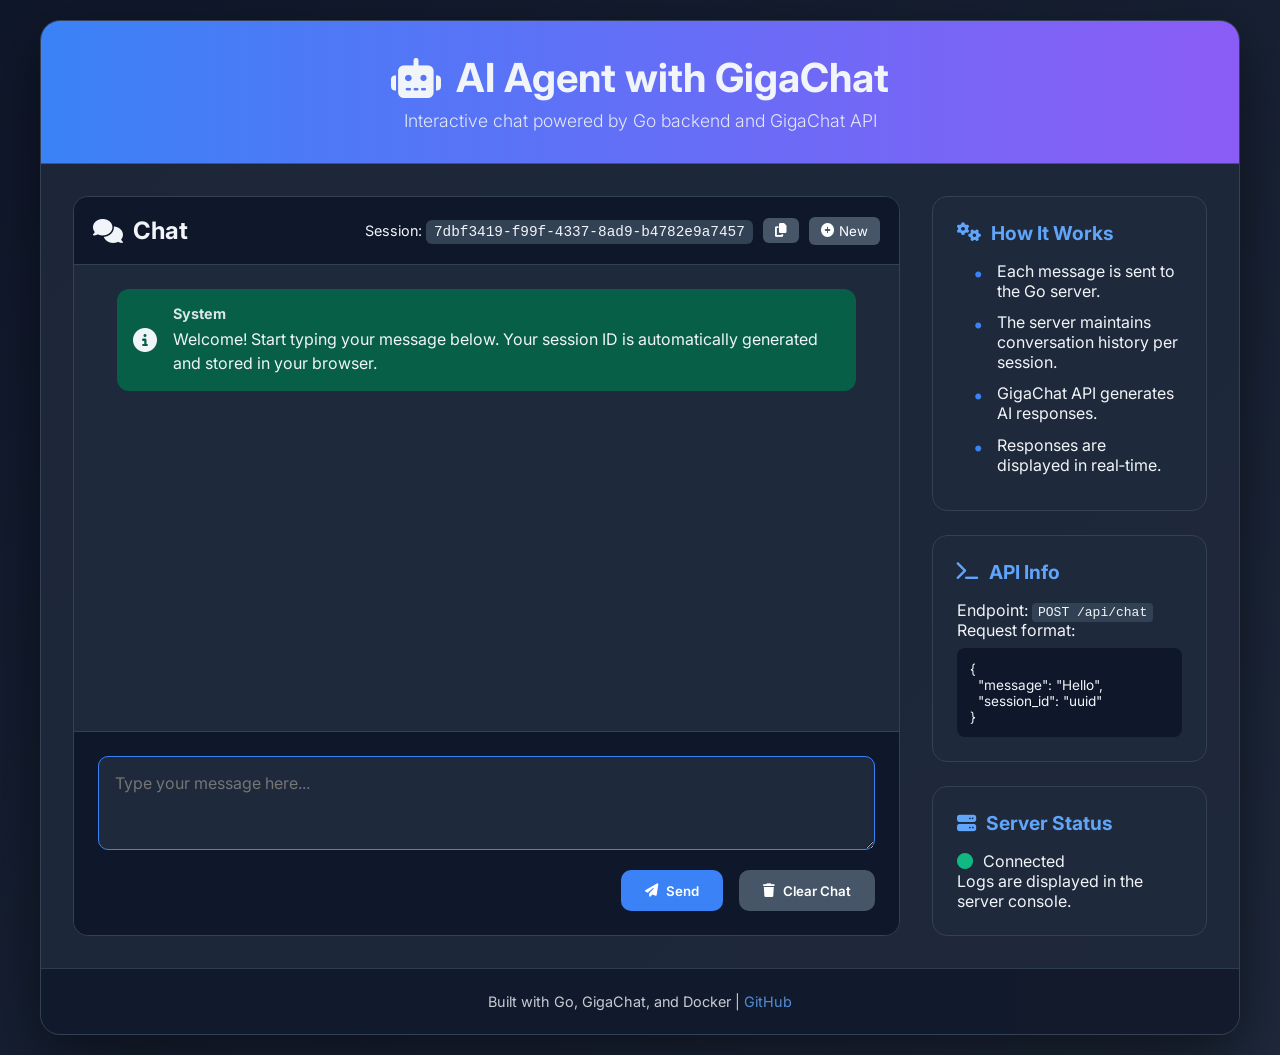
==== static/index.html @ 6ff6b1f2 "first version" ====
<!DOCTYPE html>
<html lang="en">
<head>
    <meta charset="UTF-8">
    <meta name="viewport" content="width=device-width, initial-scale=1.0">
    <title>AI Agent with GigaChat</title>
    <link rel="stylesheet" href="style.css">
    <link rel="stylesheet" href="https://cdnjs.cloudflare.com/ajax/libs/font-awesome/6.4.0/css/all.min.css">
    <link href="https://fonts.googleapis.com/css2?family=Inter:wght@300;400;500;600;700&display=swap" rel="stylesheet">
</head>
<body>
    <div class="container">
        <header>
            <h1><i class="fas fa-robot"></i> AI Agent with GigaChat</h1>
            <p class="subtitle">Interactive chat powered by Go backend and GigaChat API</p>
        </header>

        <main>
            <div class="chat-container">
                <div class="chat-header">
                    <h2><i class="fas fa-comments"></i> Chat</h2>
                    <div class="session-info">
                        <span id="session-id">Session: <code>generating...</code></span>
                        <button id="copy-session" title="Copy session ID"><i class="fas fa-copy"></i></button>
                        <button id="new-session" title="Start new session"><i class="fas fa-plus-circle"></i> New</button>
                    </div>
                </div>
                <div class="chat-messages" id="chat-messages">
                    <div class="message system">
                        <div class="avatar"><i class="fas fa-info-circle"></i></div>
                        <div class="content">
                            <strong>System</strong>
                            <p>Welcome! Start typing your message below. Your session ID is automatically generated and stored in your browser.</p>
                        </div>
                    </div>
                </div>
                <div class="chat-input">
                    <textarea id="message-input" placeholder="Type your message here..." rows="3"></textarea>
                    <div class="input-actions">
                        <button id="send-button" class="primary">
                            <i class="fas fa-paper-plane"></i> Send
                        </button>
                        <button id="clear-button" class="secondary">
                            <i class="fas fa-trash"></i> Clear Chat
                        </button>
                    </div>
                </div>
            </div>

            <div class="sidebar">
                <div class="card">
                    <h3><i class="fas fa-cogs"></i> How It Works</h3>
                    <ul>
                        <li>Each message is sent to the Go server.</li>
                        <li>The server maintains conversation history per session.</li>
                        <li>GigaChat API generates AI responses.</li>
                        <li>Responses are displayed in real‑time.</li>
                    </ul>
                </div>
                <div class="card">
                    <h3><i class="fas fa-terminal"></i> API Info</h3>
                    <p>Endpoint: <code>POST /api/chat</code></p>
                    <p>Request format:</p>
                    <pre>{
  "message": "Hello",
  "session_id": "uuid"
}</pre>
                </div>
                <div class="card">
                    <h3><i class="fas fa-server"></i> Server Status</h3>
                    <p id="server-status"><i class="fas fa-circle status-ok"></i> Connected</p>
                    <p>Logs are displayed in the server console.</p>
                </div>
            </div>
        </main>

        <footer>
            <p>Built with Go, GigaChat, and Docker | <a href="https://github.com/example" target="_blank">GitHub</a></p>
        </footer>
    </div>

    <script src="script.js"></script>
</body>
</html>
---- static/style.css ----
/* Reset & Base */
* {
    margin: 0;
    padding: 0;
    box-sizing: border-box;
    font-family: 'Inter', sans-serif;
}

body {
    background: linear-gradient(135deg, #0f172a, #1e293b);
    color: #f1f5f9;
    min-height: 100vh;
    display: flex;
    justify-content: center;
    align-items: center;
    padding: 20px;
}

.container {
    max-width: 1200px;
    width: 100%;
    background: rgba(30, 41, 59, 0.9);
    border-radius: 20px;
    box-shadow: 0 20px 60px rgba(0, 0, 0, 0.5);
    overflow: hidden;
    border: 1px solid #334155;
}

/* Header */
header {
    background: linear-gradient(90deg, #3b82f6, #8b5cf6);
    padding: 2rem;
    text-align: center;
    border-bottom: 1px solid #475569;
}

header h1 {
    font-size: 2.5rem;
    font-weight: 700;
    margin-bottom: 0.5rem;
    display: flex;
    align-items: center;
    justify-content: center;
    gap: 15px;
}

header .subtitle {
    font-size: 1.1rem;
    opacity: 0.9;
    font-weight: 300;
}

/* Main layout */
main {
    display: flex;
    flex-wrap: wrap;
    padding: 2rem;
    gap: 2rem;
}

.chat-container {
    flex: 3;
    min-width: 300px;
    background: #1e293b;
    border-radius: 15px;
    border: 1px solid #334155;
    overflow: hidden;
    display: flex;
    flex-direction: column;
}

.sidebar {
    flex: 1;
    min-width: 250px;
    display: flex;
    flex-direction: column;
    gap: 1.5rem;
}

/* Chat header */
.chat-header {
    background: #0f172a;
    padding: 1.2rem;
    display: flex;
    justify-content: space-between;
    align-items: center;
    border-bottom: 1px solid #334155;
}

.chat-header h2 {
    font-size: 1.5rem;
    display: flex;
    align-items: center;
    gap: 10px;
}

.session-info {
    display: flex;
    align-items: center;
    gap: 10px;
    font-size: 0.9rem;
}

#session-id code {
    background: #334155;
    padding: 4px 8px;
    border-radius: 6px;
    font-family: monospace;
}

.session-info button {
    background: #475569;
    border: none;
    color: white;
    padding: 6px 12px;
    border-radius: 6px;
    cursor: pointer;
    display: flex;
    align-items: center;
    gap: 5px;
    transition: background 0.2s;
}

.session-info button:hover {
    background: #3b82f6;
}

/* Chat messages */
.chat-messages {
    flex: 1;
    padding: 1.5rem;
    overflow-y: auto;
    max-height: 500px;
    display: flex;
    flex-direction: column;
    gap: 1rem;
}

.message {
    display: flex;
    gap: 1rem;
    padding: 1rem;
    border-radius: 12px;
    max-width: 85%;
}

.message.user {
    background: #1e40af;
    align-self: flex-end;
    border-bottom-right-radius: 4px;
}

.message.assistant {
    background: #374151;
    align-self: flex-start;
    border-bottom-left-radius: 4px;
}

.message.system {
    background: #065f46;
    align-self: center;
    max-width: 95%;
}

.message .avatar {
    font-size: 1.5rem;
    display: flex;
    align-items: center;
}

.message .content {
    flex: 1;
}

.message .content strong {
    display: block;
    margin-bottom: 5px;
    font-size: 0.9rem;
    opacity: 0.9;
}

.message .content p {
    line-height: 1.5;
}

/* Chat input */
.chat-input {
    padding: 1.5rem;
    border-top: 1px solid #334155;
    background: #0f172a;
}

.chat-input textarea {
    width: 100%;
    background: #1e293b;
    border: 1px solid #475569;
    border-radius: 10px;
    color: white;
    padding: 1rem;
    font-size: 1rem;
    resize: vertical;
    margin-bottom: 1rem;
}

.chat-input textarea:focus {
    outline: none;
    border-color: #3b82f6;
}

.input-actions {
    display: flex;
    gap: 1rem;
    justify-content: flex-end;
}

.input-actions button {
    padding: 0.8rem 1.5rem;
    border-radius: 10px;
    border: none;
    font-weight: 600;
    cursor: pointer;
    display: flex;
    align-items: center;
    gap: 8px;
    transition: all 0.2s;
}

.input-actions button.primary {
    background: #3b82f6;
    color: white;
}

.input-actions button.primary:hover {
    background: #2563eb;
}

.input-actions button.secondary {
    background: #475569;
    color: white;
}

.input-actions button.secondary:hover {
    background: #64748b;
}

/* Sidebar cards */
.card {
    background: #1e293b;
    border-radius: 15px;
    padding: 1.5rem;
    border: 1px solid #334155;
}

.card h3 {
    font-size: 1.2rem;
    margin-bottom: 1rem;
    display: flex;
    align-items: center;
    gap: 10px;
    color: #60a5fa;
}

.card ul {
    list-style: none;
    padding-left: 1rem;
}

.card li {
    margin-bottom: 0.7rem;
    position: relative;
    padding-left: 1.5rem;
}

.card li:before {
    content: "•";
    color: #3b82f6;
    position: absolute;
    left: 0;
    font-size: 1.2rem;
}

.card pre {
    background: #0f172a;
    padding: 0.8rem;
    border-radius: 8px;
    overflow-x: auto;
    font-size: 0.85rem;
    margin-top: 0.5rem;
}

.card code {
    background: #334155;
    padding: 2px 6px;
    border-radius: 4px;
    font-family: monospace;
}

#server-status {
    display: flex;
    align-items: center;
    gap: 10px;
}

.status-ok {
    color: #10b981;
}

.status-error {
    color: #ef4444;
}

/* Footer */
footer {
    text-align: center;
    padding: 1.5rem;
    border-top: 1px solid #334155;
    background: #0f172a;
    font-size: 0.9rem;
    opacity: 0.8;
}

footer a {
    color: #60a5fa;
    text-decoration: none;
}

footer a:hover {
    text-decoration: underline;
}

/* Responsive */
@media (max-width: 900px) {
    main {
        flex-direction: column;
    }
    .chat-container, .sidebar {
        width: 100%;
    }
    header h1 {
        font-size: 2rem;
    }
}
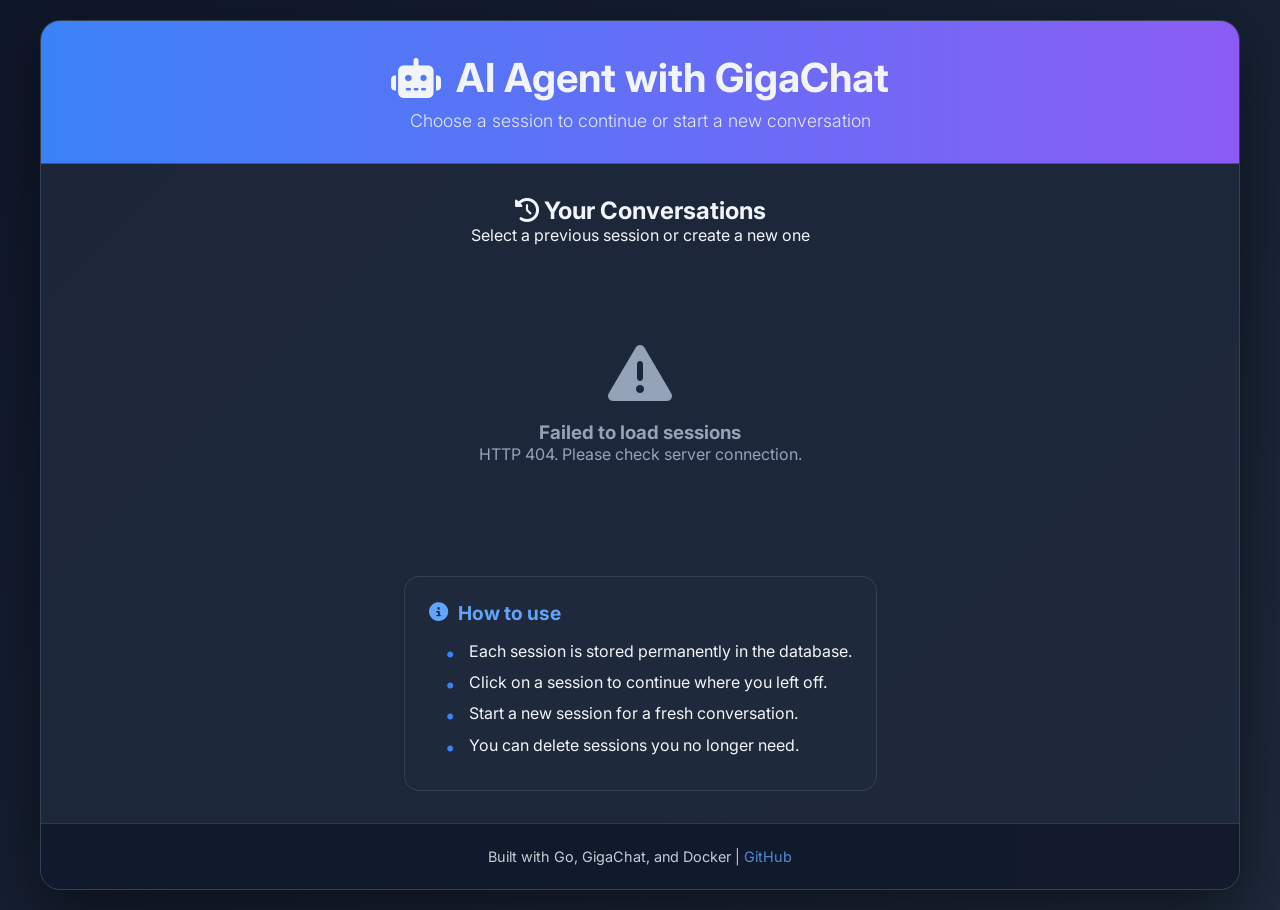
==== commit cd64332d: "store conversations" ====
--- a/static/index.html
+++ b/static/index.html
@@ -3,73 +3,207 @@
 <head>
     <meta charset="UTF-8">
     <meta name="viewport" content="width=device-width, initial-scale=1.0">
-    <title>AI Agent with GigaChat</title>
+    <title>AI Agent with GigaChat - Sessions</title>
     <link rel="stylesheet" href="style.css">
     <link rel="stylesheet" href="https://cdnjs.cloudflare.com/ajax/libs/font-awesome/6.4.0/css/all.min.css">
     <link href="https://fonts.googleapis.com/css2?family=Inter:wght@300;400;500;600;700&display=swap" rel="stylesheet">
+    <style>
+        .sessions-container {
+            display: flex;
+            flex-direction: column;
+            gap: 2rem;
+            max-width: 1000px;
+            margin: 0 auto;
+        }
+        .sessions-header {
+            text-align: center;
+            margin-bottom: 1rem;
+        }
+        .sessions-list {
+            display: grid;
+            grid-template-columns: repeat(auto-fill, minmax(300px, 1fr));
+            gap: 1.5rem;
+        }
+        .session-card {
+            background: #1e293b;
+            border: 1px solid #334155;
+            border-radius: 12px;
+            padding: 1.5rem;
+            transition: transform 0.2s, border-color 0.2s;
+            cursor: pointer;
+            display: flex;
+            flex-direction: column;
+            gap: 0.8rem;
+        }
+        .session-card:hover {
+            transform: translateY(-4px);
+            border-color: #3b82f6;
+        }
+        .session-id {
+            font-family: monospace;
+            background: #0f172a;
+            padding: 6px 10px;
+            border-radius: 6px;
+            font-size: 0.9rem;
+            word-break: break-all;
+        }
+        .session-meta {
+            display: flex;
+            justify-content: space-between;
+            font-size: 0.85rem;
+            color: #94a3b8;
+        }
+        .session-preview {
+            font-size: 0.95rem;
+            color: #cbd5e1;
+            line-height: 1.4;
+            overflow: hidden;
+            text-overflow: ellipsis;
+            display: -webkit-box;
+            -webkit-line-clamp: 2;
+            -webkit-box-orient: vertical;
+        }
+        .session-actions {
+            display: flex;
+            gap: 0.5rem;
+            margin-top: auto;
+        }
+        .session-actions button {
+            flex: 1;
+            padding: 0.6rem;
+            border-radius: 8px;
+            border: none;
+            font-weight: 500;
+            cursor: pointer;
+            display: flex;
+            align-items: center;
+            justify-content: center;
+            gap: 6px;
+            transition: background 0.2s;
+        }
+        .btn-continue {
+            background: #3b82f6;
+            color: white;
+        }
+        .btn-continue:hover {
+            background: #2563eb;
+        }
+        .btn-delete {
+            background: #475569;
+            color: white;
+        }
+        .btn-delete:hover {
+            background: #64748b;
+        }
+        .new-session-card {
+            background: linear-gradient(135deg, #0f172a, #1e293b);
+            border: 2px dashed #475569;
+            display: flex;
+            flex-direction: column;
+            align-items: center;
+            justify-content: center;
+            text-align: center;
+            min-height: 200px;
+            color: #94a3b8;
+            transition: all 0.3s ease;
+            cursor: pointer;
+            position: relative;
+            overflow: hidden;
+            z-index: 1;
+        }
+        .new-session-card::before {
+            content: '';
+            position: absolute;
+            top: 0;
+            left: 0;
+            width: 100%;
+            height: 100%;
+            background: linear-gradient(45deg, rgba(59, 130, 246, 0.1), transparent);
+            opacity: 0;
+            transition: opacity 0.3s;
+            pointer-events: none; /* Ensure clicks pass through */
+        }
+        .new-session-card:hover {
+            border-color: #3b82f6;
+            color: #60a5fa;
+            transform: translateY(-5px);
+            box-shadow: 0 10px 25px rgba(59, 130, 246, 0.3);
+        }
+        .new-session-card:hover::before {
+            opacity: 1;
+        }
+        .new-session-icon {
+            font-size: 3.5rem;
+            margin-bottom: 1rem;
+            color: #3b82f6;
+            animation: pulse 2s infinite;
+        }
+        @keyframes pulse {
+            0% { transform: scale(1); }
+            50% { transform: scale(1.05); }
+            100% { transform: scale(1); }
+        }
+        .new-session-title {
+            font-size: 1.6rem;
+            font-weight: 700;
+            margin-bottom: 0.5rem;
+            background: linear-gradient(90deg, #60a5fa, #8b5cf6);
+            -webkit-background-clip: text;
+            -webkit-text-fill-color: transparent;
+        }
+        .new-session-desc {
+            font-size: 0.95rem;
+            max-width: 80%;
+            opacity: 0.9;
+        }
+        .empty-state {
+            grid-column: 1 / -1;
+            text-align: center;
+            padding: 3rem;
+            color: #94a3b8;
+        }
+        .empty-state i {
+            font-size: 4rem;
+            margin-bottom: 1rem;
+        }
+        @media (max-width: 768px) {
+            .sessions-list {
+                grid-template-columns: 1fr;
+            }
+        }
+    </style>
 </head>
 <body>
     <div class="container">
         <header>
             <h1><i class="fas fa-robot"></i> AI Agent with GigaChat</h1>
-            <p class="subtitle">Interactive chat powered by Go backend and GigaChat API</p>
+            <p class="subtitle">Choose a session to continue or start a new conversation</p>
         </header>
 
         <main>
-            <div class="chat-container">
-                <div class="chat-header">
-                    <h2><i class="fas fa-comments"></i> Chat</h2>
-                    <div class="session-info">
-                        <span id="session-id">Session: <code>generating...</code></span>
-                        <button id="copy-session" title="Copy session ID"><i class="fas fa-copy"></i></button>
-                        <button id="new-session" title="Start new session"><i class="fas fa-plus-circle"></i> New</button>
-                    </div>
-                </div>
-                <div class="chat-messages" id="chat-messages">
-                    <div class="message system">
-                        <div class="avatar"><i class="fas fa-info-circle"></i></div>
-                        <div class="content">
-                            <strong>System</strong>
-                            <p>Welcome! Start typing your message below. Your session ID is automatically generated and stored in your browser.</p>
-                        </div>
-                    </div>
-                </div>
-                <div class="chat-input">
-                    <textarea id="message-input" placeholder="Type your message here..." rows="3"></textarea>
-                    <div class="input-actions">
-                        <button id="send-button" class="primary">
-                            <i class="fas fa-paper-plane"></i> Send
-                        </button>
-                        <button id="clear-button" class="secondary">
-                            <i class="fas fa-trash"></i> Clear Chat
-                        </button>
-                    </div>
-                </div>
-            </div>
-
-            <div class="sidebar">
-                <div class="card">
-                    <h3><i class="fas fa-cogs"></i> How It Works</h3>
+            <div class="sessions-container">
+                <div class="sessions-header">
+                    <h2><i class="fas fa-history"></i> Your Conversations</h2>
+                    <p>Select a previous session or create a new one</p>
+                </div>
+
+                <div class="sessions-list" id="sessions-list">
+                    <!-- Sessions will be populated by JavaScript -->
+                    <div class="empty-state">
+                        <i class="fas fa-comment-slash"></i>
+                        <h3>No conversations yet</h3>
+                        <p>Start your first chat with the AI assistant.</p>
+                    </div>
+                </div>
+
+                <div class="card" style="margin-top: 2rem;">
+                    <h3><i class="fas fa-info-circle"></i> How to use</h3>
                     <ul>
-                        <li>Each message is sent to the Go server.</li>
-                        <li>The server maintains conversation history per session.</li>
-                        <li>GigaChat API generates AI responses.</li>
-                        <li>Responses are displayed in real‑time.</li>
+                        <li>Each session is stored permanently in the database.</li>
+                        <li>Click on a session to continue where you left off.</li>
+                        <li>Start a new session for a fresh conversation.</li>
+                        <li>You can delete sessions you no longer need.</li>
                     </ul>
-                </div>
-                <div class="card">
-                    <h3><i class="fas fa-terminal"></i> API Info</h3>
-                    <p>Endpoint: <code>POST /api/chat</code></p>
-                    <p>Request format:</p>
-                    <pre>{
-  "message": "Hello",
-  "session_id": "uuid"
-}</pre>
-                </div>
-                <div class="card">
-                    <h3><i class="fas fa-server"></i> Server Status</h3>
-                    <p id="server-status"><i class="fas fa-circle status-ok"></i> Connected</p>
-                    <p>Logs are displayed in the server console.</p>
                 </div>
             </div>
         </main>
@@ -79,6 +213,109 @@
         </footer>
     </div>
 
-    <script src="script.js"></script>
+    <script>
+        // Fetch sessions from API
+        async function loadSessions() {
+            try {
+                const response = await fetch('/api/sessions');
+                if (!response.ok) {
+                    throw new Error(`HTTP ${response.status}`);
+                }
+                const sessions = await response.json();
+                renderSessions(sessions);
+            } catch (error) {
+                console.error('Failed to load sessions:', error);
+                document.getElementById('sessions-list').innerHTML = `
+                    <div class="empty-state">
+                        <i class="fas fa-exclamation-triangle"></i>
+                        <h3>Failed to load sessions</h3>
+                        <p>${error.message}. Please check server connection.</p>
+                    </div>
+                `;
+            }
+        }
+
+        function renderSessions(sessions) {
+            const container = document.getElementById('sessions-list');
+            if (!sessions || sessions.length === 0) {
+                container.innerHTML = `
+                    <div class="empty-state">
+                        <i class="fas fa-comment-slash"></i>
+                        <h3>No conversations yet</h3>
+                        <p>Start your first chat with the AI assistant.</p>
+                    </div>
+                `;
+                return;
+            }
+
+            const sessionCards = sessions.map(session => `
+                <div class="session-card" data-id="${session.id}">
+                    <div class="session-id">${session.id}</div>
+                    <div class="session-meta">
+                        <span><i class="far fa-calendar"></i> ${new Date(session.updated_at).toLocaleDateString()}</span>
+                        <span><i class="far fa-clock"></i> ${new Date(session.updated_at).toLocaleTimeString([], {hour: '2-digit', minute:'2-digit'})}</span>
+                    </div>
+                    <div class="session-preview">
+                        ${session.last_message ? session.last_message : 'No messages yet'}
+                    </div>
+                    <div class="session-actions">
+                        <button class="btn-continue" onclick="openSession('${session.id}')">
+                            <i class="fas fa-play"></i> Continue
+                        </button>
+                        <button class="btn-delete" onclick="deleteSession('${session.id}')">
+                            <i class="fas fa-trash"></i> Delete
+                        </button>
+                    </div>
+                </div>
+            `).join('');
+
+            // Add new session card at the end
+            const newSessionCard = `
+                <div class="session-card new-session-card" onclick="newSession()">
+                    <div class="new-session-icon">
+                        <i class="fas fa-plus-circle"></i>
+                    </div>
+                    <div class="new-session-title">New Chat</div>
+                    <div class="new-session-desc">Start a fresh conversation with the AI assistant</div>
+                </div>
+            `;
+
+            container.innerHTML = sessionCards + newSessionCard;
+        }
+
+        function openSession(sessionId) {
+            window.location.href = `/chat.html?session=${sessionId}`;
+        }
+
+        function newSession() {
+            console.log('Creating new session...');
+            // Generate a new UUID (or let the server generate)
+            const newId = 'xxxxxxxx-xxxx-4xxx-yxxx-xxxxxxxxxxxx'.replace(/[xy]/g, function(c) {
+                const r = Math.random() * 16 | 0;
+                const v = c === 'x' ? r : (r & 0x3 | 0x8);
+                return v.toString(16);
+            });
+            console.log('Generated session ID:', newId);
+            window.location.href = `/chat.html?session=${newId}`;
+        }
+
+        async function deleteSession(sessionId) {
+            if (!confirm('Are you sure you want to delete this session? All messages will be lost.')) {
+                return;
+            }
+            try {
+                const response = await fetch(`/api/sessions/${sessionId}`, { method: 'DELETE' });
+                if (!response.ok) {
+                    throw new Error(`Delete failed: ${response.status}`);
+                }
+                loadSessions(); // reload list
+            } catch (error) {
+                alert('Failed to delete session: ' + error.message);
+            }
+        }
+
+        // Load sessions on page load
+        document.addEventListener('DOMContentLoaded', loadSessions);
+    </script>
 </body>
 </html>
--- a/static/style.css
+++ b/static/style.css
@@ -326,6 +326,66 @@
 
 footer a:hover {
     text-decoration: underline;
+}
+
+/* Floating Action Button */
+.fab {
+    position: fixed;
+    bottom: 30px;
+    right: 30px;
+    width: 60px;
+    height: 60px;
+    border-radius: 50%;
+    background: linear-gradient(135deg, #3b82f6, #8b5cf6);
+    color: white;
+    border: none;
+    box-shadow: 0 6px 20px rgba(59, 130, 246, 0.5);
+    cursor: pointer;
+    display: flex;
+    align-items: center;
+    justify-content: center;
+    font-size: 1.8rem;
+    transition: all 0.3s ease;
+    z-index: 1000;
+}
+.fab:hover {
+    transform: scale(1.1);
+    box-shadow: 0 8px 25px rgba(59, 130, 246, 0.7);
+}
+.fab:active {
+    transform: scale(0.95);
+}
+
+/* Toast notification */
+.toast {
+    position: fixed;
+    bottom: 100px;
+    right: 30px;
+    background: #10b981;
+    color: white;
+    padding: 12px 20px;
+    border-radius: 10px;
+    box-shadow: 0 6px 20px rgba(0, 0, 0, 0.3);
+    display: flex;
+    align-items: center;
+    gap: 10px;
+    z-index: 1001;
+    opacity: 0;
+    transform: translateY(20px);
+    transition: opacity 0.3s, transform 0.3s;
+}
+.toast.show {
+    opacity: 1;
+    transform: translateY(0);
+}
+.toast.error {
+    background: #ef4444;
+}
+.toast.info {
+    background: #3b82f6;
+}
+.toast i {
+    font-size: 1.2rem;
 }
 
 /* Responsive */
@@ -339,4 +399,16 @@
     header h1 {
         font-size: 2rem;
     }
+    .fab {
+        bottom: 20px;
+        right: 20px;
+        width: 50px;
+        height: 50px;
+        font-size: 1.5rem;
+    }
+    .toast {
+        bottom: 80px;
+        right: 20px;
+        max-width: calc(100% - 40px);
+    }
 }
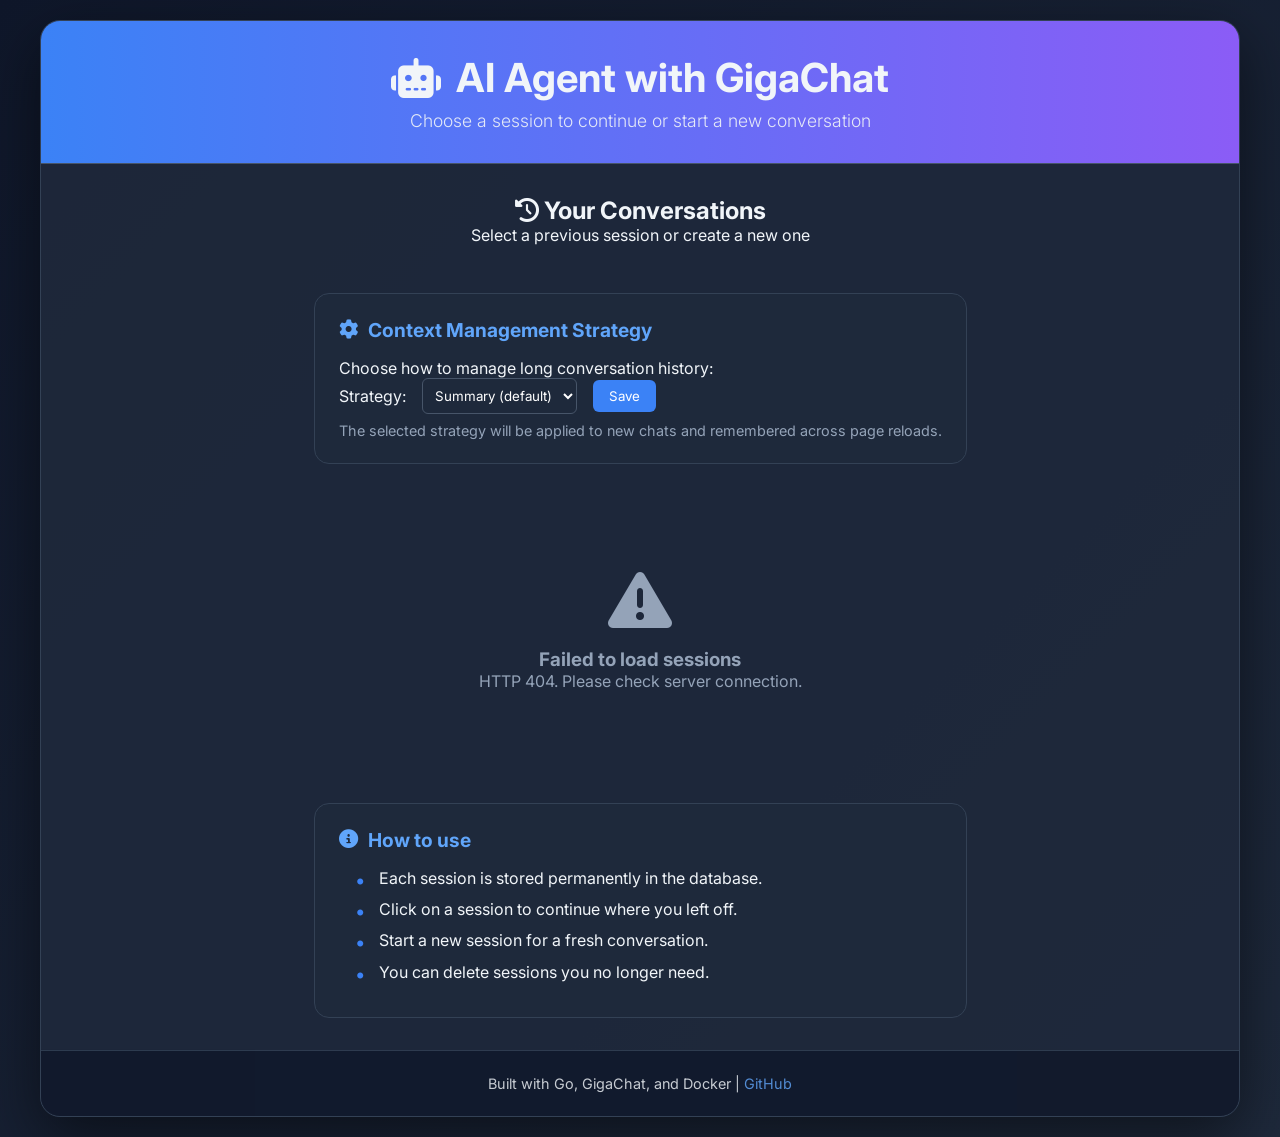
==== commit 6b7f293b: "add strategy Sliding Window" ====
--- a/static/index.html
+++ b/static/index.html
@@ -185,6 +185,22 @@
                 <div class="sessions-header">
                     <h2><i class="fas fa-history"></i> Your Conversations</h2>
                     <p>Select a previous session or create a new one</p>
+                </div>
+
+                <div class="strategy-selector card" style="margin-bottom: 1.5rem;">
+                    <h3><i class="fas fa-cog"></i> Context Management Strategy</h3>
+                    <p>Choose how to manage long conversation history:</p>
+                    <div style="display: flex; gap: 1rem; align-items: center;">
+                        <label for="strategy">Strategy:</label>
+                        <select id="strategy" style="padding: 0.5rem; border-radius: 6px; background: #1e293b; color: white; border: 1px solid #475569;">
+                            <option value="summary">Summary (default)</option>
+                            <option value="sliding_window">Sliding Window</option>
+                        </select>
+                        <button id="save-strategy" style="padding: 0.5rem 1rem; background: #3b82f6; color: white; border: none; border-radius: 6px; cursor: pointer;">Save</button>
+                    </div>
+                    <p style="font-size: 0.9rem; color: #94a3b8; margin-top: 0.5rem;">
+                        The selected strategy will be applied to new chats and remembered across page reloads.
+                    </p>
                 </div>
 
                 <div class="sessions-list" id="sessions-list">
@@ -237,37 +253,29 @@
 
         function renderSessions(sessions) {
             const container = document.getElementById('sessions-list');
-            if (!sessions || sessions.length === 0) {
-                container.innerHTML = `
-                    <div class="empty-state">
-                        <i class="fas fa-comment-slash"></i>
-                        <h3>No conversations yet</h3>
-                        <p>Start your first chat with the AI assistant.</p>
-                    </div>
-                `;
-                return;
-            }
-
-            const sessionCards = sessions.map(session => `
-                <div class="session-card" data-id="${session.id}">
-                    <div class="session-id">${session.id}</div>
-                    <div class="session-meta">
-                        <span><i class="far fa-calendar"></i> ${new Date(session.updated_at).toLocaleDateString()}</span>
-                        <span><i class="far fa-clock"></i> ${new Date(session.updated_at).toLocaleTimeString([], {hour: '2-digit', minute:'2-digit'})}</span>
-                    </div>
-                    <div class="session-preview">
-                        ${session.last_message ? session.last_message : 'No messages yet'}
-                    </div>
-                    <div class="session-actions">
-                        <button class="btn-continue" onclick="openSession('${session.id}')">
-                            <i class="fas fa-play"></i> Continue
-                        </button>
-                        <button class="btn-delete" onclick="deleteSession('${session.id}')">
-                            <i class="fas fa-trash"></i> Delete
-                        </button>
-                    </div>
-                </div>
-            `).join('');
+            let sessionCards = '';
+            if (sessions && sessions.length > 0) {
+                sessionCards = sessions.map(session => `
+                    <div class="session-card" data-id="${session.id}">
+                        <div class="session-id">${session.id}</div>
+                        <div class="session-meta">
+                            <span><i class="far fa-calendar"></i> ${new Date(session.updated_at).toLocaleDateString()}</span>
+                            <span><i class="far fa-clock"></i> ${new Date(session.updated_at).toLocaleTimeString([], {hour: '2-digit', minute:'2-digit'})}</span>
+                        </div>
+                        <div class="session-preview">
+                            ${session.last_message ? session.last_message : 'No messages yet'}
+                        </div>
+                        <div class="session-actions">
+                            <button class="btn-continue" onclick="openSession('${session.id}')">
+                                <i class="fas fa-play"></i> Continue
+                            </button>
+                            <button class="btn-delete" onclick="deleteSession('${session.id}')">
+                                <i class="fas fa-trash"></i> Delete
+                            </button>
+                        </div>
+                    </div>
+                `).join('');
+            }
 
             // Add new session card at the end
             const newSessionCard = `
@@ -314,8 +322,46 @@
             }
         }
 
+        // Strategy management
+        const STRATEGY_STORAGE_KEY = 'contextStrategy';
+
+        function loadStrategy() {
+            const saved = localStorage.getItem(STRATEGY_STORAGE_KEY);
+            const select = document.getElementById('strategy');
+            if (saved && (saved === 'summary' || saved === 'sliding_window')) {
+                select.value = saved;
+            } else {
+                select.value = 'summary';
+                localStorage.setItem(STRATEGY_STORAGE_KEY, 'summary');
+            }
+        }
+
+        function saveStrategy() {
+            const select = document.getElementById('strategy');
+            const strategy = select.value;
+            localStorage.setItem(STRATEGY_STORAGE_KEY, strategy);
+            alert('Strategy saved!');
+        }
+
+        function newSession() {
+            console.log('Creating new session...');
+            // Generate a new UUID (or let the server generate)
+            const newId = 'xxxxxxxx-xxxx-4xxx-yxxx-xxxxxxxxxxxx'.replace(/[xy]/g, function(c) {
+                const r = Math.random() * 16 | 0;
+                const v = c === 'x' ? r : (r & 0x3 | 0x8);
+                return v.toString(16);
+            });
+            console.log('Generated session ID:', newId);
+            const strategy = localStorage.getItem(STRATEGY_STORAGE_KEY) || 'summary';
+            window.location.href = `/chat.html?session=${newId}&strategy=${strategy}`;
+        }
+
         // Load sessions on page load
-        document.addEventListener('DOMContentLoaded', loadSessions);
+        document.addEventListener('DOMContentLoaded', () => {
+            loadStrategy();
+            loadSessions();
+            document.getElementById('save-strategy').addEventListener('click', saveStrategy);
+        });
     </script>
 </body>
 </html>
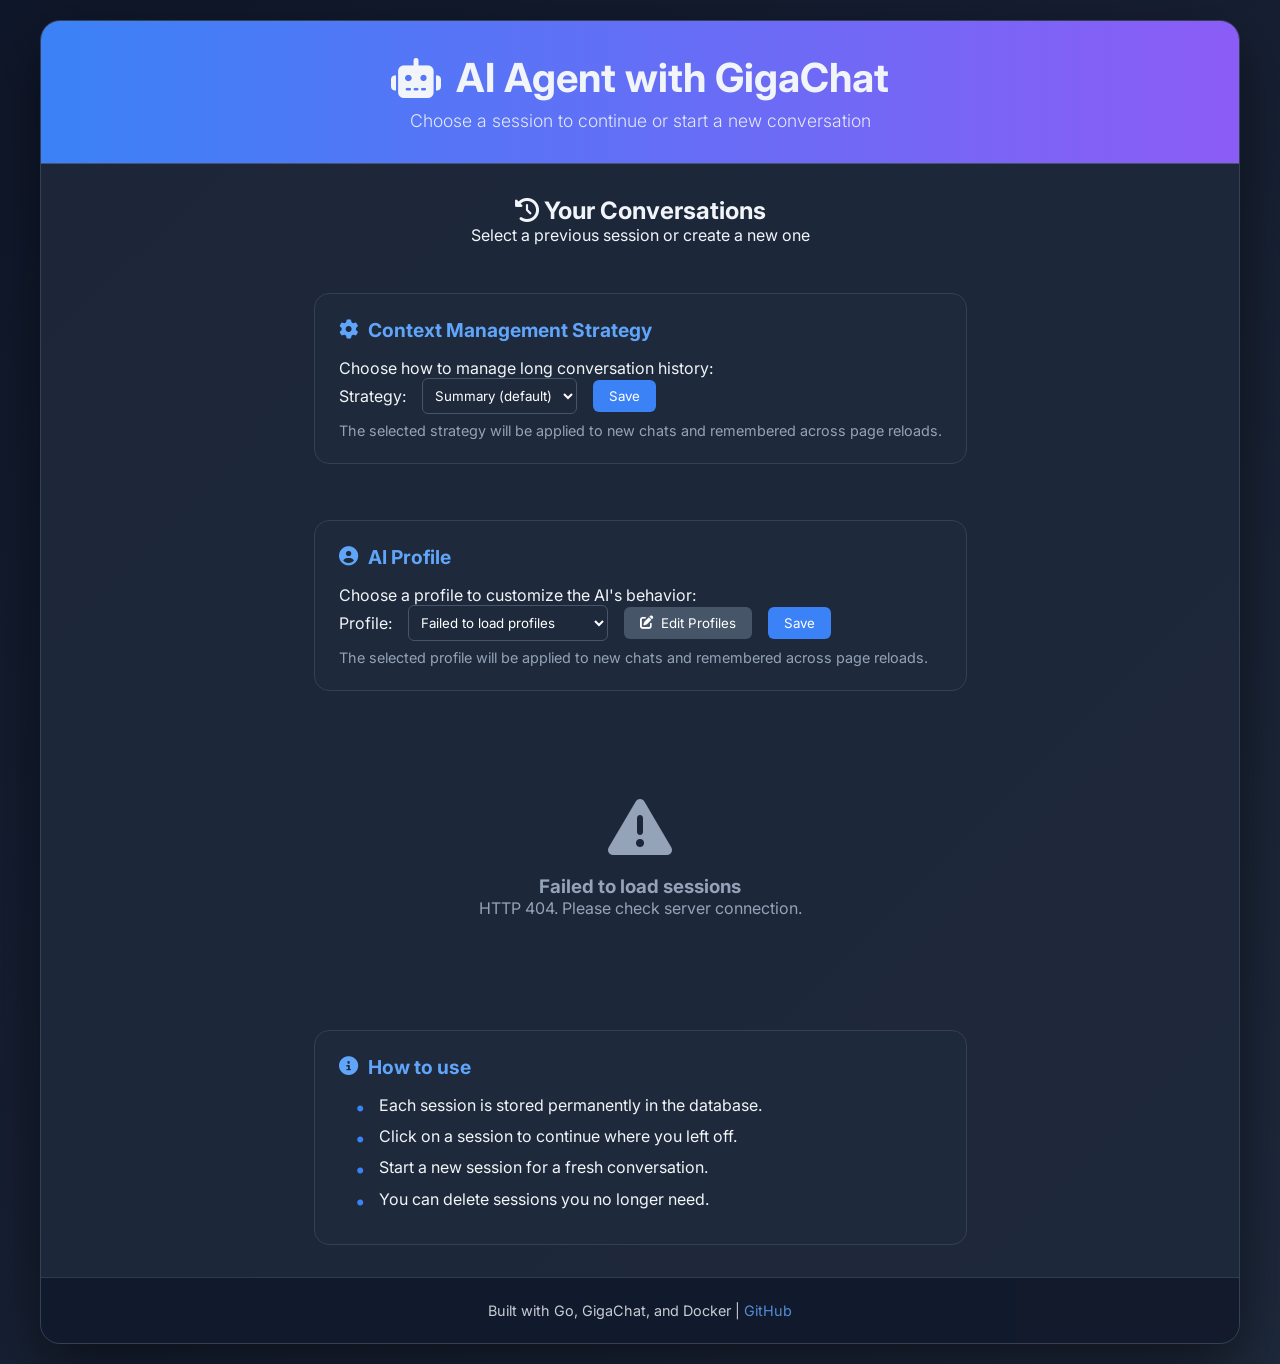
==== commit 1a18276a: "add user profile" ====
--- a/static/index.html
+++ b/static/index.html
@@ -195,11 +195,30 @@
                         <select id="strategy" style="padding: 0.5rem; border-radius: 6px; background: #1e293b; color: white; border: 1px solid #475569;">
                             <option value="summary">Summary (default)</option>
                             <option value="sliding_window">Sliding Window</option>
+                            <option value="sticky_facts">Sticky Facts</option>
                         </select>
                         <button id="save-strategy" style="padding: 0.5rem 1rem; background: #3b82f6; color: white; border: none; border-radius: 6px; cursor: pointer;">Save</button>
                     </div>
                     <p style="font-size: 0.9rem; color: #94a3b8; margin-top: 0.5rem;">
                         The selected strategy will be applied to new chats and remembered across page reloads.
+                    </p>
+                </div>
+
+                <div class="profile-selector card" style="margin-bottom: 1.5rem;">
+                    <h3><i class="fas fa-user-circle"></i> AI Profile</h3>
+                    <p>Choose a profile to customize the AI's behavior:</p>
+                    <div style="display: flex; gap: 1rem; align-items: center; flex-wrap: wrap;">
+                        <label for="profile">Profile:</label>
+                        <select id="profile" style="padding: 0.5rem; border-radius: 6px; background: #1e293b; color: white; border: 1px solid #475569; min-width: 200px;">
+                            <option value="">Loading profiles...</option>
+                        </select>
+                        <button id="edit-profiles" style="padding: 0.5rem 1rem; background: #475569; color: white; border: none; border-radius: 6px; cursor: pointer; display: flex; align-items: center; gap: 0.5rem;">
+                            <i class="fas fa-edit"></i> Edit Profiles
+                        </button>
+                        <button id="save-profile" style="padding: 0.5rem 1rem; background: #3b82f6; color: white; border: none; border-radius: 6px; cursor: pointer;">Save</button>
+                    </div>
+                    <p style="font-size: 0.9rem; color: #94a3b8; margin-top: 0.5rem;">
+                        The selected profile will be applied to new chats and remembered across page reloads.
                     </p>
                 </div>
 
@@ -328,7 +347,7 @@
         function loadStrategy() {
             const saved = localStorage.getItem(STRATEGY_STORAGE_KEY);
             const select = document.getElementById('strategy');
-            if (saved && (saved === 'summary' || saved === 'sliding_window')) {
+            if (saved && (saved === 'summary' || saved === 'sliding_window' || saved === 'sticky_facts')) {
                 select.value = saved;
             } else {
                 select.value = 'summary';
@@ -356,11 +375,87 @@
             window.location.href = `/chat.html?session=${newId}&strategy=${strategy}`;
         }
 
+        // Profile management
+        const PROFILE_STORAGE_KEY = 'selectedProfileId';
+
+        async function loadProfiles() {
+            try {
+                const response = await fetch('/api/profiles');
+                if (!response.ok) {
+                    throw new Error(`HTTP ${response.status}: ${await response.text()}`);
+                }
+                const profiles = await response.json();
+                const select = document.getElementById('profile');
+                
+                select.innerHTML = '';
+                profiles.forEach(profile => {
+                    const option = document.createElement('option');
+                    option.value = profile.id;
+                    option.textContent = profile.name + (profile.is_default ? ' (Default)' : '');
+                    select.appendChild(option);
+                });
+                
+                // Load saved profile
+                const savedProfileId = localStorage.getItem(PROFILE_STORAGE_KEY);
+                if (savedProfileId) {
+                    select.value = savedProfileId;
+                } else {
+                    // Select default profile if none saved
+                    const defaultProfile = profiles.find(p => p.is_default);
+                    if (defaultProfile) {
+                        select.value = defaultProfile.id;
+                    }
+                }
+            } catch (error) {
+                console.error('Error loading profiles:', error);
+                const select = document.getElementById('profile');
+                select.innerHTML = '<option value="">Failed to load profiles</option>';
+            }
+        }
+
+        function saveProfile() {
+            const select = document.getElementById('profile');
+            const profileId = select.value;
+            if (profileId) {
+                localStorage.setItem(PROFILE_STORAGE_KEY, profileId);
+                alert('Profile saved!');
+            } else {
+                alert('Please select a profile first');
+            }
+        }
+
+        function editProfiles() {
+            window.location.href = 'profiles.html';
+        }
+
+        // Update newSession function to include profile
+        function newSession() {
+            console.log('Creating new session...');
+            // Generate a new UUID (or let the server generate)
+            const newId = 'xxxxxxxx-xxxx-4xxx-yxxx-xxxxxxxxxxxx'.replace(/[xy]/g, function(c) {
+                const r = Math.random() * 16 | 0;
+                const v = c === 'x' ? r : (r & 0x3 | 0x8);
+                return v.toString(16);
+            });
+            console.log('Generated session ID:', newId);
+            const strategy = localStorage.getItem(STRATEGY_STORAGE_KEY) || 'summary';
+            const profileId = localStorage.getItem(PROFILE_STORAGE_KEY) || '';
+            
+            let url = `/chat.html?session=${newId}&strategy=${strategy}`;
+            if (profileId) {
+                url += `&profile=${profileId}`;
+            }
+            window.location.href = url;
+        }
+
         // Load sessions on page load
         document.addEventListener('DOMContentLoaded', () => {
             loadStrategy();
+            loadProfiles();
             loadSessions();
             document.getElementById('save-strategy').addEventListener('click', saveStrategy);
+            document.getElementById('save-profile').addEventListener('click', saveProfile);
+            document.getElementById('edit-profiles').addEventListener('click', editProfiles);
         });
     </script>
 </body>
